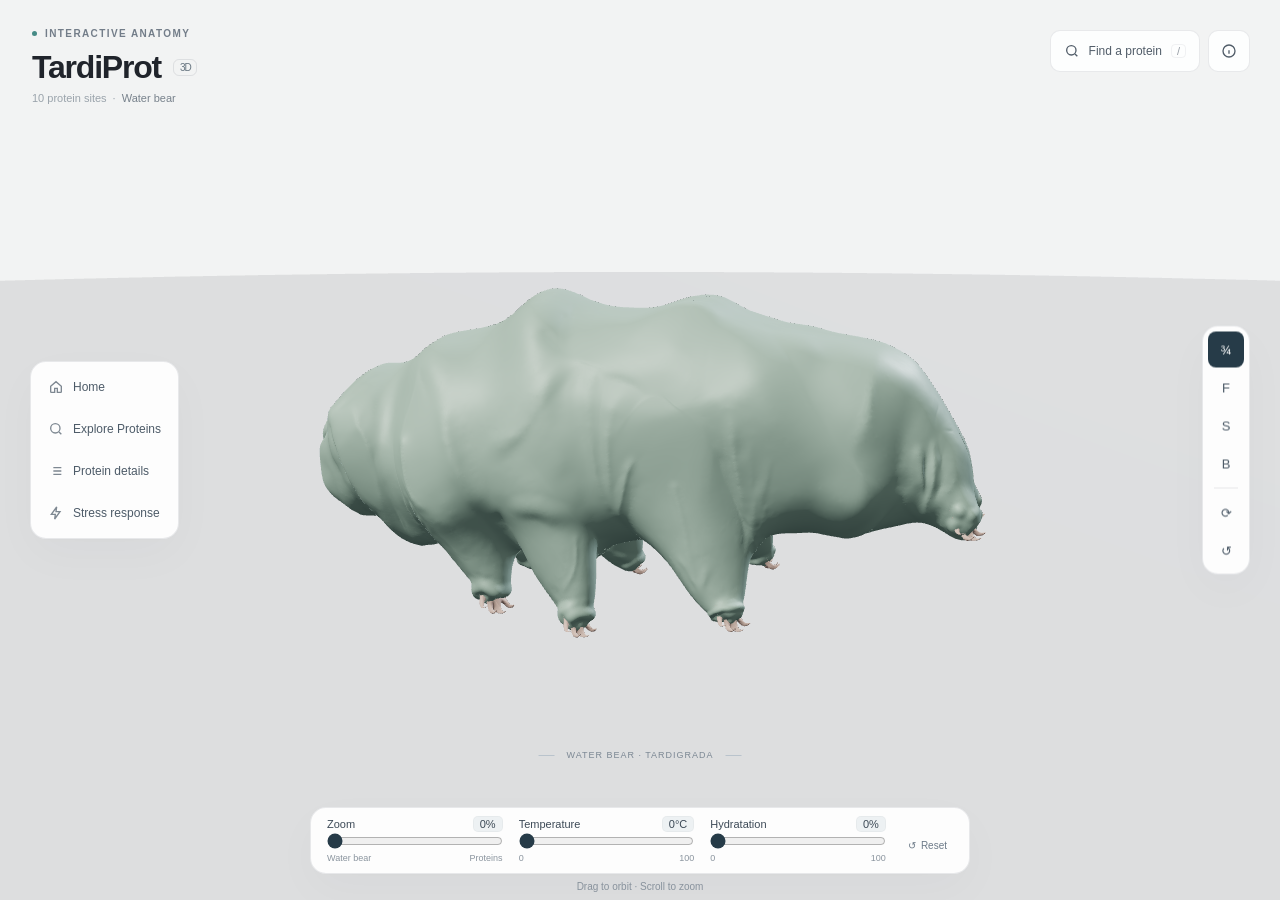
==== static/index.html @ 649a44ee "Front-end premiere page + accès autres menus" ====
<!doctype html>
<html lang="en">
<head>
  <meta charset="utf-8" />
  <meta name="viewport" content="width=device-width, initial-scale=1, viewport-fit=cover" />
  <meta name="theme-color" content="#f3f4f4" />
  <meta name="description" content="Interactive 3D tardigrade atlas — Django + JavaScript version." />
  <title>TardiProT</title>
  <link rel="icon" href="/static/favicon.svg" />
  <link rel="stylesheet" href="/static/css/styles.css" />

  <!--
    Pas de bundler : l'import map indique au navigateur où trouver Three.js.
    Les modules peuvent donc écrire `import * as THREE from 'three'`.
  -->
  <script type="importmap">
    {
      "imports": {
        "three": "/static/vendor/three/three.module.js",
        "three/addons/": "/static/vendor/three/addons/"
      }
    }
  </script>
</head>
<body>
  <main class="studio">
    <!-- Le canvas Three.js est injecté ici par scene.js -->
    <div id="scene" class="scene"></div>

    <!-- Menu latéral : chaque entrée ouvre sa page dans un nouvel onglet -->
    <nav class="panel side-rail" aria-label="Sections">
      <a href="/" target="_blank" rel="noopener" title="Home (new tab)">
        <svg width="16" height="16" viewBox="0 0 24 24" fill="none" stroke="currentColor" stroke-width="2" aria-hidden="true"><path d="M4 11 12 4l8 7v8a1 1 0 0 1-1 1h-5v-6H10v6H5a1 1 0 0 1-1-1z" /></svg>
        <span>Home</span>
      </a>
      <a href="/proteins/" target="_blank" rel="noopener" title="Explore proteins (new tab)">
        <svg width="16" height="16" viewBox="0 0 24 24" fill="none" stroke="currentColor" stroke-width="2" aria-hidden="true"><circle cx="11" cy="11" r="7" /><path d="m20 20-3.5-3.5" /></svg>
        <span>Explore Proteins</span>
      </a>
      <a href="/protein/" target="_blank" rel="noopener" title="Protein details (new tab)">
        <svg width="16" height="16" viewBox="0 0 24 24" fill="none" stroke="currentColor" stroke-width="2" aria-hidden="true"><path d="M8 7h12M8 12h12M8 17h12M4 7h.01M4 12h.01M4 17h.01" /></svg>
        <span>Protein details</span>
      </a>
      <a href="/stress/" target="_blank" rel="noopener" title="Stress response (new tab)">
        <svg width="16" height="16" viewBox="0 0 24 24" fill="none" stroke="currentColor" stroke-width="2" aria-hidden="true"><path d="M13 3 5 14h6l-1 7 8-11h-6z" /></svg>
        <span>Stress response</span>
      </a>
    </nav>

    <header class="identity">
      <p class="eyebrow"><span class="dot"></span>Interactive anatomy</p>
      <h1>TardiProt <span class="badge">3D</span></h1>
      <p class="meta"><span id="piece-count">Protein sites</span><span>·</span>Water bear</p>
    </header>

    <nav class="top-actions" aria-label="Panels">
      <button id="search-toggle" type="button">
        <svg width="16" height="16" viewBox="0 0 24 24" fill="none" stroke="currentColor" stroke-width="2" aria-hidden="true"><circle cx="11" cy="11" r="7" /><path d="m20 20-3.5-3.5" /></svg>
        <span>Find a protein</span>
        <kbd>/</kbd>
      </button>
      <button id="about-toggle" type="button" class="icon" aria-label="About this atlas">
        <svg width="16" height="16" viewBox="0 0 24 24" fill="none" stroke="currentColor" stroke-width="2" aria-hidden="true"><circle cx="12" cy="12" r="9" /><path d="M12 11v5M12 8h.01" /></svg>
      </button>
    </nav>

    
    <!-- Recherche : uniquement les protéines servies par Django -->
    <section id="search-panel" class="panel search-panel" hidden aria-label="Protein search">
      <div class="panel-head">
        <h2>Find a protein</h2>
        <button id="search-close" type="button" class="icon" aria-label="Close search">×</button>
      </div>

      <div id="proteins-pane">
        <input id="protein-search" type="search" placeholder="Dsup, CAHS, trehalose…" aria-label="Search the protein database" />
        <div id="protein-results" class="results"></div>
        <p id="proteins-note" class="note">Type a protein name — results come from the Django API.</p>
      </div>
    </section>

    <nav class="panel view-controls" aria-label="Camera controls">
      <button type="button" data-view="three-quarter" class="active" aria-pressed="true" title="Three-quarter view">¾</button>
      <button type="button" data-view="front" aria-pressed="false" title="Front view">F</button>
      <button type="button" data-view="side" aria-pressed="false" title="Side view">S</button>
      <button type="button" data-view="back" aria-pressed="false" title="Back view">B</button>
      <span class="divider" aria-hidden="true"></span>
      <button type="button" id="rotate-toggle" aria-pressed="false" title="Auto rotate">⟳</button>
      <button type="button" id="reset-view" title="Reset view">↺</button>
    </nav>

    <p class="caption">
      <span class="caption-line"></span>
      <span id="caption-text">Water bear · Tardigrada</span>
      <span class="caption-line"></span>
    </p>

    <div class="panel dock">
      <div class="zoom-control">
        <div class="zoom-head">
          <label for="zoom">Zoom</label>
          <output id="zoom-value" for="zoom">0%</output>
        </div>
        <input id="zoom" type="range" min="0" max="100" step="1" value="0" />
        <div class="zoom-ends"><span>Water bear</span><span>Proteins</span></div>
      </div>

      <div class="zoom-control">
        <div class="zoom-head">
          <label for="temperature">Temperature</label>
          <output id="temperature-value" for="temperature">0°C</output>
        </div>
        <input id="temperature" type="range" min="0" max="100" step="1" value="0" />
        <div class="zoom-ends"><span>0</span><span>100</span></div>
      </div>

      <div class="zoom-control">
        <div class="zoom-head">
          <label for="hydration">Hydratation</label>
          <output id="hydration-value" for="hydration">0%</output>
        </div>
        <input id="hydration" type="range" min="0" max="100" step="1" value="0" />
        <div class="zoom-ends"><span>0</span><span>100</span></div>
      </div>

      <button type="button" id="reset-dock" class="dock-reset"><span aria-hidden="true">↺</span> Reset</button>
    </div>


    <p class="footer">Drag to orbit · Scroll to zoom</p>

    <!-- Fiche d'une pièce ou d'une protéine -->
    <aside id="details" class="panel sheet" hidden aria-label="Details">
      <p class="eyebrow" id="detail-kind">Protein</p>
      <h2 id="detail-title"></h2>
      <p id="detail-description"></p>
      <dl id="detail-meta" class="meta-grid"></dl>
      <a id="detail-link" class="source-link" target="_blank" rel="noreferrer" hidden></a>
      <button type="button" id="detail-close" class="sheet-close">Close</button>
    </aside>

    <aside id="about" class="panel sheet" hidden aria-label="About">
      <p class="eyebrow">Source &amp; scope</p>
      <h2>A microscopic survivor.</h2>
      <p>Explore a 3D tardigrade model split into its naturally separate specific proteins.</p>
      <p><strong>Water Bear · Tardigrada</strong><br />Tardigrades are eight-legged segmented micro-animals that survive extremes through cryptobiosis.</p>
      <h3>Source</h3>
      <p>“Water Bear” by oneillbeck on Sketchfab, licensed under CC Attribution 4.0 International.</p>
      <a class="source-link" href="https://sketchfab.com/3d-models/water-bear-6e0ecc9d43ad4cf9a17efab2900f72ee" target="_blank" rel="noreferrer">Original 3D model ↗</a>
      <a class="source-link" href="https://creativecommons.org/licenses/by/4.0/" target="_blank" rel="noreferrer">License terms ↗</a>
      <button type="button" id="about-close" class="sheet-close">Close</button>
    </aside>

    <div id="loading" class="panel overlay" role="status">
      <div>
        <strong>Preparing the tardigrade</strong>
        <span id="loading-detail">Loading the catalogue…</span>
      </div>
    </div>

    <div id="error" class="panel overlay error" role="alert" hidden>
      <p id="error-message"></p>
      <button type="button" id="error-reload">Reload viewer</button>
    </div>
  </main>

  <script type="module" src="/static/js/main.js"></script>
</body>
</html>
---- static/css/styles.css ----
/* ---------------------------------------------------------------------------
   Feuille de style unique du studio.
   Ordre : base → structure → identité → panneaux → contrôles → responsive.
--------------------------------------------------------------------------- */

:root {
  --bg: #f3f4f4;
  --ink: #20242b;
  --muted: #737d89;
  --line: #18253618;
  --accent: #263b48;
  --teal: #458a85;
  --glass: #ffffffeb;
  --radius: 16px;
  font-family: Inter, ui-sans-serif, -apple-system, BlinkMacSystemFont, 'Segoe UI', sans-serif;
  color-scheme: light;
}

* { box-sizing: border-box; }
[hidden] { display: none !important; }
html, body { height: 100%; margin: 0; }
body {
  overflow: hidden;
  background: var(--bg);
  color: var(--ink);
  -webkit-font-smoothing: antialiased;
}
button, input { font: inherit; color: inherit; }
button { border: 0; background: none; cursor: pointer; }
button:focus-visible, input:focus-visible, a:focus-visible {
  outline: 2px solid #538d9a;
  outline-offset: 3px;
}
a { color: inherit; }
h1, h2, h3, p { margin: 0; }

/* --- structure ----------------------------------------------------------- */
.studio { position: relative; height: 100dvh; min-height: 340px; overflow: hidden; }
.scene { position: absolute; inset: 0; }
.scene canvas { display: block; width: 100%; height: 100%; touch-action: none; cursor: grab; }
.scene canvas:active { cursor: grabbing; }

.panel {
  background: var(--glass);
  border: 1px solid var(--line);
  border-radius: var(--radius);
  box-shadow: 0 2px 5px #24334403, 0 16px 48px #24334407;
  backdrop-filter: blur(20px);
}

/* --- identité ------------------------------------------------------------ */
.identity { position: absolute; top: 28px; left: 32px; z-index: 2; pointer-events: none; }
.eyebrow {
  display: flex;
  align-items: center;
  gap: 8px;
  font-size: 10px;
  font-weight: 600;
  letter-spacing: 0.14em;
  text-transform: uppercase;
  color: var(--muted);
}
.dot { width: 5px; height: 5px; border-radius: 50%; background: var(--teal); }
h1 {
  display: flex;
  align-items: center;
  gap: 12px;
  margin-top: 10px;
  font-size: 32px;
  font-weight: 600;
  letter-spacing: -1.2px;
}
.badge {
  padding: 2px 6px;
  border: 1px solid var(--line);
  border-radius: 6px;
  font-size: 10px;
  font-weight: 500;
  color: #697782;
}
.meta { display: flex; gap: 6px; margin-top: 6px; font-size: 11px; color: #78828c; }
.meta span { color: #9aa3ab; }

/* --- actions en haut à droite ------------------------------------------- */
.top-actions { position: absolute; top: 30px; right: 30px; z-index: 30; display: flex; gap: 8px; }
.top-actions button {
  display: flex;
  align-items: center;
  gap: 9px;
  height: 42px;
  padding: 0 13px;
  border: 1px solid var(--line);
  border-radius: 10px;
  background: #ffffffd9;
  font-size: 12px;
  color: #515d69;
}
.top-actions button:hover { background: #fff; }
.top-actions .icon { width: 42px; justify-content: center; padding: 0; }
kbd {
  padding: 0 5px;
  border: 1px solid var(--line);
  border-radius: 4px;
  font-family: inherit;
  font-size: 11px;
  opacity: 0.6;
}

/* --- barre latérale ------------------------------------------------------ */
.side-rail {
  position: absolute;
  top: 50%;
  left: 30px;
  z-index: 25;
  display: flex;
  flex-direction: column;
  gap: 2px;
  padding: 5px;
  transform: translateY(-50%);
}
.side-rail a {
  display: flex;
  align-items: center;
  gap: 9px;
  height: 40px;
  padding: 0 12px;
  border-radius: 9px;
  font-size: 12px;
  color: #4d5b68;
  text-decoration: none;
  white-space: nowrap;
}
.side-rail a svg { flex: none; opacity: 0.72; }
.side-rail a:hover { background: #1825360a; }
.side-rail a:hover svg { opacity: 1; }
.sheet code { font-family: ui-monospace, SFMono-Regular, Menlo, monospace; font-size: 12px; }

/* --- panneau de recherche ---------------------------------------------- */
.search-panel { position: absolute; top: 96px; right: 30px; z-index: 40; width: 360px; padding: 16px; }
.panel-head { display: flex; align-items: center; justify-content: space-between; margin-bottom: 10px; }
.panel-head h2 { font-size: 14px; font-weight: 600; }
.icon {
  display: inline-flex;
  align-items: center;
  justify-content: center;
  width: 32px;
  height: 32px;
  border-radius: 8px;
  font-size: 18px;
  color: #697582;
}
.icon:hover { background: #18253608; }

.search-panel input[type='search'] {
  width: 100%;
  height: 44px;
  margin-top: 9px;
  padding: 0 12px;
  border: 1px solid var(--line);
  border-radius: 9px;
  background: #f7f9fa;
  font-size: 15px;
}
.search-panel input[type='search']::-webkit-search-cancel-button { display: none; }

.results {
  max-height: 300px;
  margin: 9px 0 0;
  padding: 0;
  overflow-y: auto;
  border: 1px solid var(--line);
  border-radius: 12px;
  background: #fff;
  list-style: none;
}
.results button {
  display: flex;
  align-items: center;
  justify-content: space-between;
  gap: 10px;
  width: 100%;
  min-height: 42px;
  padding: 0 12px;
  border-top: 1px solid #1825360d;
  font-size: 13px;
  text-align: left;
}
.results > button:first-child { border-top: 0; }
.results button:hover { background: #f4f7f8; }
.results .hint { font-size: 11px; color: #7c8793; }
.note { margin-top: 8px; font-size: 11px; color: #8a949e; }

/* --- contrôles caméra --------------------------------------------------- */
.view-controls {
  position: absolute;
  top: 50%;
  right: 30px;
  z-index: 25;
  display: flex;
  flex-direction: column;
  gap: 2px;
  padding: 5px;
  transform: translateY(-50%);
}
.view-controls button {
  width: 36px;
  height: 36px;
  border-radius: 8px;
  font-size: 13px;
  font-weight: 500;
  color: #4d5b68;
}
.view-controls button:hover { background: #1825360a; }
.view-controls button.active { background: var(--accent); color: #fff; }
.view-controls .divider { height: 1px; margin: 4px 6px; background: var(--line); }

/* --- dock du bas -------------------------------------------------------- */
.dock {
  position: absolute;
  bottom: 26px;
  left: 50%;
  z-index: 20;
  display: grid;
  grid-template-columns: repeat(3, minmax(0, 1fr)) auto;
  align-items: end;
  gap: 4px 16px;
  width: min(660px, calc(100% - 24px));
  padding: 8px 16px 10px;
  transform: translateX(-50%);
}
.zoom-control { min-width: 0; }
.zoom-head {
  display: flex;
  align-items: center;
  justify-content: space-between;
  margin-bottom: 1px;
  font-size: 11px;
  font-weight: 500;
  color: #3c4956;
}
.zoom-head output {
  padding: 1px 6px;
  border: 1px solid #18253608;
  border-radius: 5px;
  background: #edf1f3;
  font-size: 11px;
  font-variant-numeric: tabular-nums;
}
input[type='range'] { width: 100%; height: 16px; margin: 0; accent-color: var(--accent); }
.zoom-ends { display: flex; justify-content: space-between; font-size: 9px; color: #8a949e; }
.dock-reset { display: flex; align-items: center; gap: 5px; padding-bottom: 12px; font-size: 10px; color: #6c7a88; white-space: nowrap; }
.dock-reset:hover { color: #263b48; }

/* --- légendes ----------------------------------------------------------- */
.caption {
  position: absolute;
  bottom: 140px;
  left: 50%;
  z-index: 10;
  display: flex;
  align-items: center;
  gap: 12px;
  transform: translateX(-50%);
  font-size: 9px;
  letter-spacing: 0.11em;
  text-transform: uppercase;
  color: #7c8894;
  white-space: nowrap;
}
.caption-line { width: 16px; height: 1px; background: #b9c3cc; }
.footer {
  position: absolute;
  bottom: 8px;
  left: 50%;
  z-index: 10;
  transform: translateX(-50%);
  font-size: 10px;
  color: #8a949e;
  white-space: nowrap;
}

/* --- fiches latérales --------------------------------------------------- */
.sheet {
  position: absolute;
  top: 96px;
  right: 30px;
  bottom: 110px;
  z-index: 35;
  display: flex;
  flex-direction: column;
  gap: 12px;
  width: 360px;
  padding: 22px;
  overflow-y: auto;
}
.sheet h2 { font-size: 23px; font-weight: 600; letter-spacing: -0.6px; line-height: 1.2; }
.sheet p { font-size: 13px; line-height: 1.65; color: #4d5b68; }
.sheet h3 { margin-top: 6px; font-size: 11px; letter-spacing: 0.12em; text-transform: uppercase; color: var(--muted); }
.meta-grid { display: flex; flex-wrap: wrap; gap: 18px; margin: 0; }
.meta-grid dt { font-size: 10px; letter-spacing: 0.08em; text-transform: uppercase; color: #8a949e; }
.meta-grid dd { margin: 2px 0 0; font-size: 13px; }
.source-link { font-size: 12px; color: #537a89; text-decoration: none; }
.source-link:hover { text-decoration: underline; }
.sheet-close {
  align-self: flex-start;
  margin-top: auto;
  padding: 9px 14px;
  border: 1px solid var(--line);
  border-radius: 8px;
  font-size: 12px;
  color: #4d5b68;
}
.sheet-close:hover { background: #18253608; }

/* --- chargement / erreur ------------------------------------------------ */
.overlay {
  position: absolute;
  top: 50%;
  left: 50%;
  z-index: 60;
  display: flex;
  flex-direction: column;
  gap: 12px;
  min-width: 260px;
  padding: 18px 22px;
  transform: translate(-50%, -50%);
}
.overlay strong { display: block; font-size: 14px; font-weight: 500; }
.overlay span { margin-top: 4px; font-size: 12px; color: var(--muted); }
.overlay p { font-size: 13px; line-height: 1.5; color: #4d5b68; }
.overlay.error { border-color: #a8574a33; }
.overlay button {
  align-self: flex-start;
  padding: 8px 12px;
  border: 1px solid var(--line);
  border-radius: 8px;
  font-size: 12px;
}

/* --- responsive --------------------------------------------------------- */
@media (max-width: 767px) {
  .identity { top: max(18px, env(safe-area-inset-top)); left: max(16px, env(safe-area-inset-left)); }
  h1 { font-size: 26px; }
  .top-actions { top: max(18px, env(safe-area-inset-top)); right: max(12px, env(safe-area-inset-right)); gap: 5px; }
  .top-actions button { width: 44px; height: 44px; justify-content: center; padding: 0; }
  .top-actions button span, .top-actions kbd { display: none; }

  .side-rail {
    left: max(8px, env(safe-area-inset-left));
    gap: 2px;
    padding: 4px;
  }
  .side-rail a { width: 44px; height: 44px; justify-content: center; padding: 0; }
  .side-rail a span { display: none; }

  .view-controls {
    top: auto;
    right: 12px;
    bottom: calc(118px + env(safe-area-inset-bottom));
    left: 12px;
    flex-direction: row;
    justify-content: center;
    width: fit-content;
    margin-inline: auto;
    transform: none;
  }
  .view-controls .divider { width: 1px; height: 22px; margin: auto 4px; }

  .dock {
    right: 12px;
    bottom: calc(20px + env(safe-area-inset-bottom));
    left: 12px;
    grid-template-columns: 1fr;
    gap: 2px;
    width: auto;
    padding: 8px 14px;
    transform: none;
  }
  .dock-reset { padding-bottom: 0; }
  .caption, .footer { display: none; }

  .search-panel { top: 84px; right: 12px; left: 12px; width: auto; }
  .results { max-height: min(320px, 40dvh); }

  .sheet {
    top: auto;
    right: 12px;
    bottom: calc(136px + env(safe-area-inset-bottom));
    left: 12px;
    width: auto;
    max-height: 50dvh;
    padding: 18px;
  }
  .sheet h2 { font-size: 20px; }
}

@media (max-height: 600px) and (orientation: landscape) {
  .identity { top: 14px; left: 18px; }
  .side-rail { top: 50%; left: 18px; transform: translateY(-50%); }
  .caption, .footer { display: none; }
  .view-controls { top: 50%; right: 12px; bottom: auto; left: auto; transform: translateY(-50%); }
  .sheet { top: 12px; right: 12px; bottom: 12px; left: auto; width: 300px; max-height: none; }
  .search-panel { top: 12px; right: 12px; left: auto; }
}
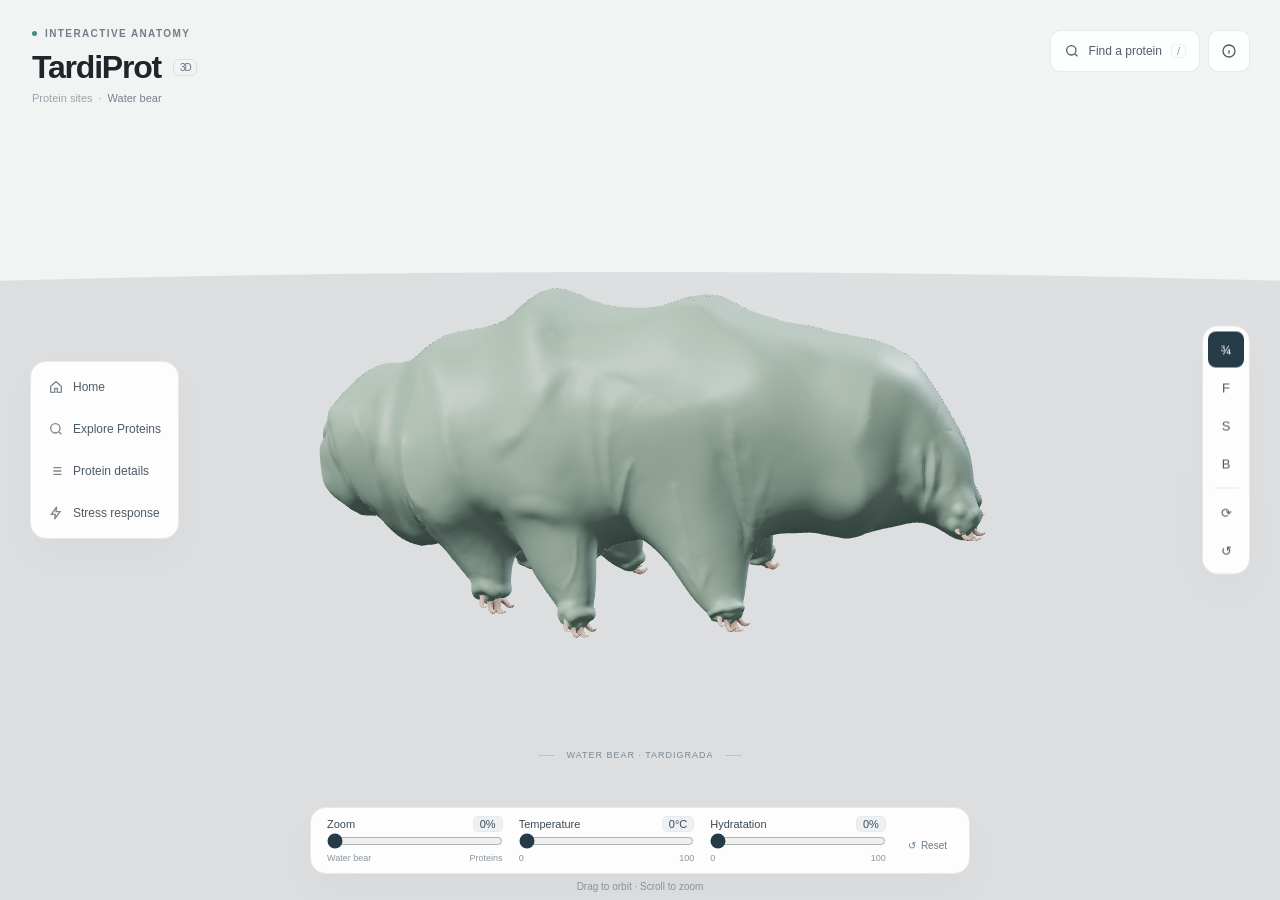
==== commit fcc57e53: "structuration pages anexes" ====
--- a/static/index.html
+++ b/static/index.html
@@ -33,11 +33,11 @@
         <svg width="16" height="16" viewBox="0 0 24 24" fill="none" stroke="currentColor" stroke-width="2" aria-hidden="true"><path d="M4 11 12 4l8 7v8a1 1 0 0 1-1 1h-5v-6H10v6H5a1 1 0 0 1-1-1z" /></svg>
         <span>Home</span>
       </a>
-      <a href="/proteins/" target="_blank" rel="noopener" title="Explore proteins (new tab)">
+      <a href="/explore_proteins/" target="_blank" rel="noopener" title="Explore proteins (new tab)">
         <svg width="16" height="16" viewBox="0 0 24 24" fill="none" stroke="currentColor" stroke-width="2" aria-hidden="true"><circle cx="11" cy="11" r="7" /><path d="m20 20-3.5-3.5" /></svg>
         <span>Explore Proteins</span>
       </a>
-      <a href="/protein/" target="_blank" rel="noopener" title="Protein details (new tab)">
+      <a href="/protein_details/" target="_blank" rel="noopener" title="Protein details (new tab)">
         <svg width="16" height="16" viewBox="0 0 24 24" fill="none" stroke="currentColor" stroke-width="2" aria-hidden="true"><path d="M8 7h12M8 12h12M8 17h12M4 7h.01M4 12h.01M4 17h.01" /></svg>
         <span>Protein details</span>
       </a>
@@ -75,7 +75,7 @@
       <div id="proteins-pane">
         <input id="protein-search" type="search" placeholder="Dsup, CAHS, trehalose…" aria-label="Search the protein database" />
         <div id="protein-results" class="results"></div>
-        <p id="proteins-note" class="note">Type a protein name — results come from the Django API.</p>
+        <p id="proteins-note" class="note">Type a protein name.</p>
       </div>
     </section>
 
